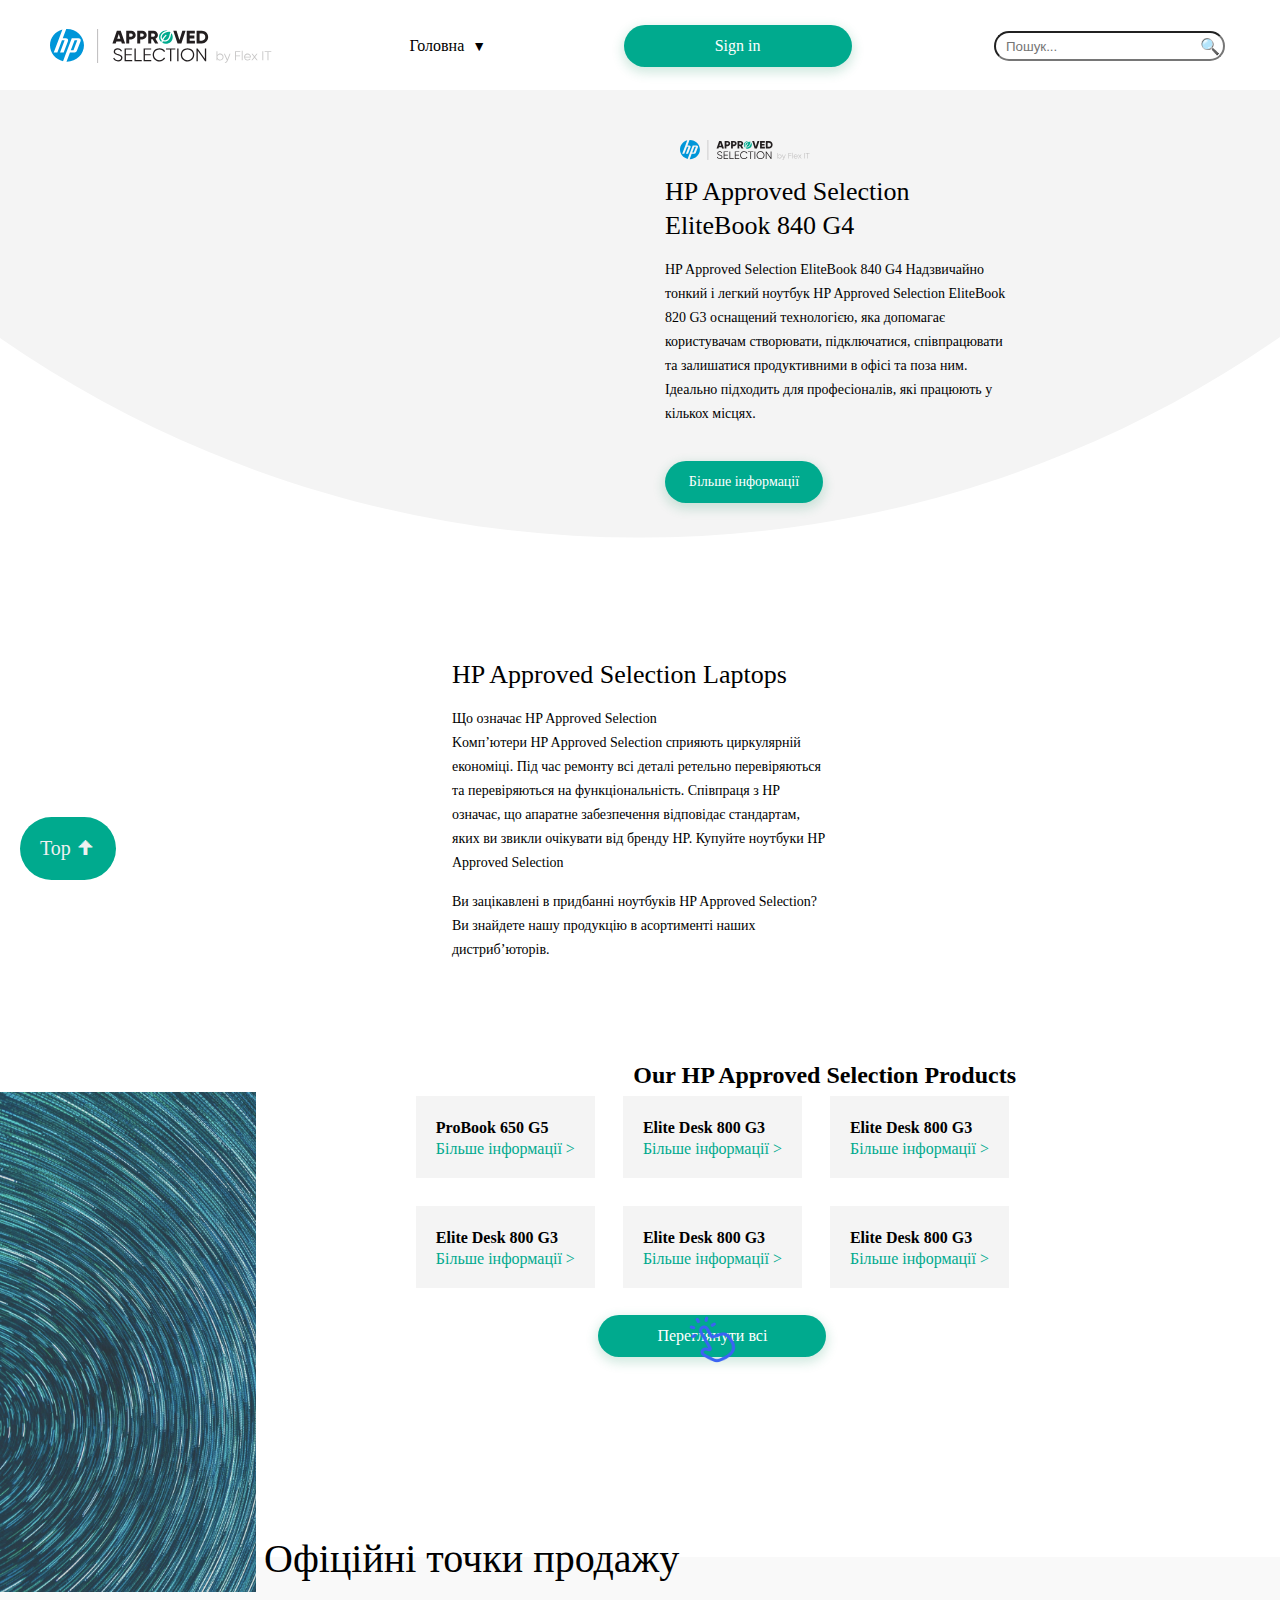
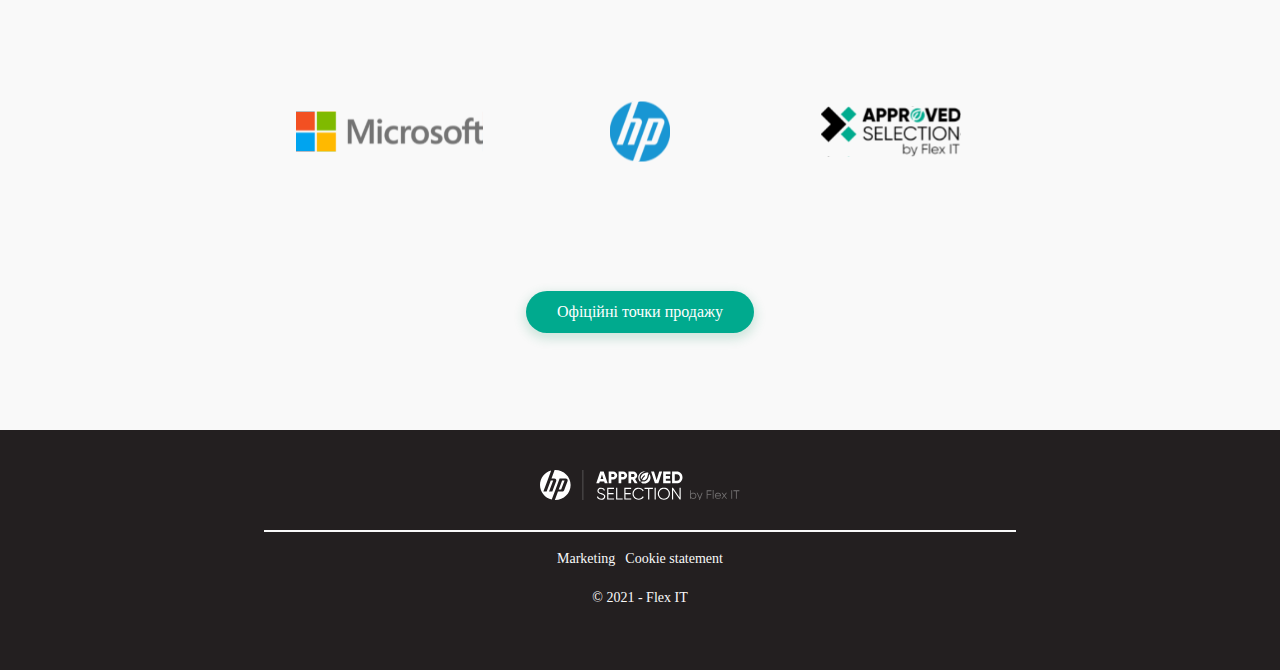
==== index.html @ 1eb21e1d "Add files via upload" ====
<!DOCTYPE html>
<html lang="en">
<head>
    <meta charset="UTF-8">
    <meta http-equiv="X-UA-Compatible" content="IE=edge">
    <meta name="viewport" content="width=device-width, initial-scale=1.0">
    <link rel="stylesheet" href="font/font/stylesheet.css">
    <link rel="stylesheet" href="css/main.css">
    <title>Main</title>
</head>
<body>
    <header>
<div class="wrapper-header">
<div class="header-flex">
    <div class="logo">
        <a href="#!">
         <img src="img/logo.svg" alt="HP logo">
        </a>
    </div>
    <nav>
        <div class="menu">
            <button class="dropbtn"><a href="">Головна</a></button>
          <ul class="min-menu">
              <li><a href="new.html">Відгуки</a></li>
              <li><a href="order.html">Замовити</a></li>
              <li><a href="product.html">Каталог</a></li>
          </ul>
        </div>   
    </nav>
    <a href="#modal" class="button" id="sing-in-button">Sign in</a>

    <!-- Модальне вікно -->
<div id="modal" class="modal">
    <div class="modal-content">
        <a href="#" class="close">&times;</a>

        <h2>Форма автентифікації</h2>
        <form>
            <label for="username">Ім'я користувача:</label>
            <input type="text" id="username" name="username" required>

            <label for="password">Пароль:</label>
            <input type="password" id="password" name="password" required>

            <button type="submit" class="button">Увійти</button>
        </form>
    </div>
</div>
<div class="mobile-search">
    <form class="search" action="" method="get">
        <input name="s" placeholder="Пошук..." type="search">
        <span class="search-icon">&#128269;</span>
    </form>
    </div>
</div>    
</header>

<div class="banner"> 
      <!-- Поверне сюди -->
      <a name="top"></a> 
    <div class="wrapper">
        <div class="info-container">
            <div class="first-block-info">
                <div class="right"> 
                    <img class="image-first" src="img/comp.svg" alt="">
                </div>
                <div class="left">
                    <img class="image-logo" src="img/logo.svg" alt="">
                    <h2>HP Approved Selection 
                        EliteBook 840 G4</h2>
                        <p>HP Approved Selection EliteBook 840 G4
                            Надзвичайно тонкий і легкий ноутбук HP Approved Selection EliteBook 820 G3 оснащений технологією, яка допомагає користувачам створювати, підключатися, співпрацювати та залишатися продуктивними в офісі та поза ним. Ідеально підходить для професіоналів, які працюють у кількох місцях.</p>
                        <a class="button" href="#!">Більше інформації</a>
                </div>
            </div>
          </div>
    </div>
</div>
<div class="content">
    <div class="wrapper">
      <div class="title-two"> <h2>HP Approved Selection Laptops</h2></div>  
        <div class="photo-text">
            <div class="photo">
                <img class="photo-under-text " src="../assets/svg/content-photo.svg" alt="">
                <!-- <div class="text-container">HP Approved Selection Laptops</div> -->
            </div>
        <div class="text">
            <h2>HP Approved Selection Laptops</h2>
            <h3>Що означає HP Approved Selection</h3>
            Kомп’ютери HP Approved Selection сприяють циркулярній економіці. Під час ремонту всі деталі ретельно перевіряються та перевіряються на функціональність. Співпраця з HP означає, що апаратне забезпечення відповідає стандартам, яких ви звикли очікувати від бренду HP.
            Купуйте ноутбуки HP Approved Selection
           <h3>Ви зацікавлені в придбанні ноутбуків HP Approved Selection?</h3>
            Ви знайдете нашу продукцію в асортименті наших дистриб’юторів.</div>
    </div>
    <a href="#top" id="myBtn" title="Go to top">Top &#129033;</a>
</div></div>

<div class="wrapper">
    <div class="section-three">
        <div class="left-side">
            <div class="fon"></div>
            <!-- <div class="circle-text">
            <div class="connected-text">
                <h7>Our</h7>
                <h3>Products</h3>
            </div> -->
    <!-- </div> -->
        </div>
    <div class="products">
        <div class="title"><h2>Our HP Approved Selection Products</h2></div>
        <div class="button-and-items">
        <div class="items">
            <div class="item">
                <img src="../assets/img/items1.png" alt="">
                <div class="text-product">
                <div class="name-product">ProBook 650 G5 </div>
                <a href="">Більше інформації &#x3E;</a>
                </div>
            </div>
            <div class="item">
                <img src="../assets/img/items1.png" alt="">
                <div class="text-product">
                <div class="name-product">Elite Desk 800 G3 </div>
                <a href="">Більше інформації &#x3E;</a>
                </div>
            </div>
            <div class="item">
                <img src="../assets/img/items1.png" alt="">
                <div class="text-product">
                <div class="name-product">Elite Desk 800 G3 </div>
                <a href="">Більше інформації &#x3E;</a>
                </div>
            </div>
            <div class="item">
                <img src="../assets/img/item2.png" alt="">
                <div class="text-product">
                <div class="name-product">Elite Desk 800 G3</div>
                <a href="#!">Більше інформації &#x3E;</a>
                </div>
            </div>
            <div class="item">
                <img src="../assets/img/item2.png" alt="">
                <div class="text-product">
                <div class="name-product">Elite Desk 800 G3 </div>
                <a href="">Більше інформації &#x3E;</a>
                </div>
            </div>
            <div class="item">
                <img src="../assets/img/item2.png" alt="">
                <div class="text-product">
                <div class="name-product">Elite Desk 800 G3 </div>
                <a href="">Більше інформації &#x3E;</a>
                </div>
            </div>
        </div>
        <div class="animation-block">
            <div class="button"><a href="product.html">Переглянути всі</a></div>
            <div class="animation"></div>
        </div>
        </div>
    </div>
</div>
</div>
<div class="last">
    <div class="wrapper">
        <h1 class="subtitle">Офіційні точки продажу</h1>
        <div class="three-icons">
            <div class="btn"><img src="svg/left.svg" alt=""></div>
            <div class="microsoft"><img src="svg/microsoft.svg" alt=""></div>
            <div class="hp"><img src="svg/hp.svg" alt=""></div>
            <div class="approved"><img src="svg/approved.svg" alt=""></div>
            <div class="btn"><img src="svg/right.svg" alt=""></div>
        </div>
        <div class="button-two"><a href="#!">Офіційні точки продажу</a></div>
    </div>
</div>

<footer>
    <div class="wrapper">
        <div class="logo-footer"></div>
        <div class="line"></div>
        <div class="source">
            <div class="first-source">
                
                <p class="marketinf">Marketing</p>
                <p class="cookie">Cookie statement</p>
                </div>
            <div class="second-source"><p>© 2021 - Flex IT</p></div>
        </div>
    </div>
</footer>
   
</body>
</html>
---- css/main.css ----
@charset "UTF-8";
@import '../font/font/stylesheet.css';
:root {
  --main-color: #00AA8E;
  --grau--color:#F9F9F9;
  --black-color: black;
  --white-color: white;
}

body,
body {
  margin: 0;
  padding: 0;
  position: relative;
  font-family: "Gilroy";
}

a {
  text-decoration: none;
  color: var(--black-color);
}

ul,
ol {
  margin: 0;
  padding: 0;
  list-style: none;
}

h1,
h2,
h3,
h4,
h5,
h6,
p {
  margin: 0;
  padding: 0;
}

button#sing-in-button {
  text-decoration: none;
  width: auto;
  height: auto;
  border: none;
}

.wrapper {
  max-width: 304px;
  width: 100%;
  margin: 0 auto;
}
.wrapper .menu ul {
  display: flex;
  gap: 20px;
}

#myBtn {
  position: fixed;
  padding: 20px;
  z-index: 99;
  bottom: 20px;
  left: 20px;
  font-size: 20px;
  background-color: var(--main-color);
  border: none;
  color: rgb(240, 240, 240);
  cursor: pointer;
  border-radius: 100px;
  text-decoration: none;
}

#myBtn:hover {
  background-color: var(--grau--color);
  color: var(--black-color);
}

header {
  border-bottom: 2px solid var(--white--color);
  padding: 25px 0 23px 0;
  width: 100%;
  background: #fff;
  position: sticky;
  top: 0;
  left: 0;
  z-index: 999999;
}
header img {
  display: none;
}
header .header-flex {
  margin-left: 50px;
  margin-right: 50px;
}
header .header-flex {
  display: flex;
  align-items: center;
}
header .menu {
  display: flex;
  gap: 20px;
}
header .min-menu {
  display: flex;
  gap: 20px;
}
header button.dropbtn {
  all: unset;
  display: inline-block;
}
header .menu {
  position: relative;
  display: inline-block;
}
header .min-menu {
  display: none;
  position: absolute;
  background-color: #f9f9f9;
  min-width: 160px;
  box-shadow: 0px 8px 16px rgba(0, 0, 0, 0.2);
  z-index: 1;
  padding: 0;
  margin: 0;
}
header .min-menu li {
  padding: 8px 16px;
}
header .menu:hover .min-menu {
  display: block;
}
header .dropbtn::after {
  content: "▼";
  font-size: 14px;
  margin-left: 8px;
}
header .modal {
  display: none;
  position: fixed;
  z-index: 1;
  left: 0;
  top: 0;
  width: 100%;
  height: 100%;
  overflow: auto;
  background-color: rgba(0, 0, 0, 0.5);
}
header .modal-content {
  border-radius: 50px;
  background-color: #fefefe;
  margin: 15% auto;
  padding: 20px;
  border: 1px solid #888;
  width: 300px;
}
header .modal:target {
  display: block;
}
header form {
  display: flex;
  justify-content: center;
  flex-direction: column;
}
header form input[type=text], header form input[type=password] {
  padding: 10px;
  border-radius: 10px;
  text-decoration-color: #000;
}
header form .button {
  margin: 0 auto;
  margin-top: 25px;
}
header .close {
  color: #aaa;
  float: right;
  font-size: 28px;
  font-weight: bold;
}
header .close:hover,
header .close:focus {
  color: black;
  text-decoration: none;
  cursor: pointer;
}
header form.search {
  display: flex;
  justify-content: center;
  align-items: center;
  position: relative;
  padding: 5px;
  max-width: 100%;
  box-sizing: border-box;
}
header input[type=search] {
  padding: 10px;
  height: 30px;
  border-radius: 20px;
  width: 100%;
  padding-right: 40px;
}
header span.search-icon {
  position: absolute;
  right: 10px;
}
header img {
  width: 222px;
  height: 34px;
}
header .mobile {
  height: 50px;
  width: 50px;
  border-radius: 50%;
  border: 2px solid #D3D2D2;
  display: flex;
  flex-direction: column;
  align-items: center;
  justify-content: center;
}
header .mobile .line {
  width: 24px;
  height: 2px;
  border-radius: 2px;
  background-color: #231F20;
}
header .mobile .line:nth-child(2) {
  margin: 6px;
}

.first-block-info {
  grid-template-columns: 40% 40%;
  grid-template-columns: 1fr;
  grid-column-gap: 50px;
  grid-row-gap: 30px;
  display: grid;
  justify-content: center;
  align-items: center;
}

p {
  text-align: center;
}

.right {
  margin: 0 auto;
}

.left {
  display: flex;
  align-items: center;
  justify-content: center;
  flex-direction: column;
}
.left img.image-logo {
  object-fit: contain;
  height: 20px;
  width: 120px;
  max-width: 100%;
}

.left a {
  width: 158px;
  height: 42px;
  color: #FFFFFF;
  background-color: var(--main-color);
  border-radius: 100px;
  font-weight: 400;
  font-size: 14px;
  line-height: 24px;
  box-shadow: 0px 4px 11px 2px rgba(33, 152, 107, 0.2);
  display: flex;
  justify-content: center;
  align-items: center;
}

.content {
  display: flex;
  justify-content: center;
  align-items: center;
}
.content .text-container {
  position: absolute;
  top: 0;
  bottom: 0;
  font-size: 36px;
  font-weight: bold;
  background: linear-gradient(-45deg, transparent 32px, rgba(24, 24, 24, 0.5) 0), rgba(24, 24, 24, 0.5);
  padding: 20px;
  margin-left: auto;
  margin-right: auto;
  left: 0;
  right: 0;
  text-align: center;
}
.content .photo {
  position: relative;
}
.content .photo-text {
  margin-top: 80px;
}

.button-and-items {
  display: flex;
  flex-direction: column;
  gap: 50px;
  align-items: center;
}

.button {
  text-align: center;
  width: 228px;
  height: 42px;
  background: var(--main-color);
  box-shadow: 0px 4px 11px 2px rgba(33, 152, 107, 0.2);
  border-radius: 100px;
  font-weight: 400;
  font-size: 16px;
  line-height: 24px;
  color: #FFFFFF;
  display: flex;
  justify-content: center;
  align-items: center;
}
.button a {
  color: #FFFFFF;
}

.button:hover {
  background-color: gray; /* Зміна кольору фону при наведенні */
}

.section-three {
  display: flex;
  justify-content: center;
}
.section-three .items .item {
  transition: transform 0.3s ease;
}
.section-three .items .item:hover {
  transform: scale(1.05);
}

.last {
  background-color: var(--grau--color);
  height: max-content;
  padding-top: 110px;
  padding-bottom: 97px;
}
.last .button-two a {
  width: 228px;
  height: 42px;
  background: var(--main-color);
  box-shadow: 0px 4px 11px 2px rgba(33, 152, 107, 0.2);
  border-radius: 100px;
  font-weight: 400;
  font-size: 16px;
  line-height: 24px;
  color: #FFFFFF;
  display: flex;
  justify-content: center;
  align-items: center;
}

footer {
  background-color: #231F20;
  color: var(--grau--color);
}
footer .logo-footer {
  background-image: url(../svg/logo-footer.svg);
  background-size: cover;
}
footer .mbu {
  background-image: url(../img/website.png);
  background-size: cover;
  margin-top: 15px;
}
footer .source {
  cursor: pointer;
  font-weight: 400;
  font-size: 14px;
  line-height: 22px;
  text-align: center;
}
footer .line {
  border: 1px solid var(--grau--color);
}
footer .first-source {
  gap: 10px;
}
footer .third-source {
  gap: 10px;
}

.animation-block {
  display: flex;
  justify-content: center;
}

.animation {
  position: absolute;
  background-image: url("../img/new2_files/klick.png"); /* Вкажіть шлях до вашої картинки */
  background-size: cover;
  background-position: center;
  width: 50px;
  height: 50px;
  animation: moveBackground 2s linear infinite; /* Задаємо анімацію */
}

@keyframes moveBackground {
  0% {
    transform: translateY(90%); /* Починаємо знизу */
  }
  100% {
    transform: translateY(30%); /* Закінчуємо зверху */
  }
}
.no-js .owl-carousel, .owl-carousel.owl-loaded {
  display: block;
  width: 100%;
  height: auto;
}

@media screen and (min-width: 426px) {
  .wrapper {
    max-width: 560px;
  }
  .header-flex {
    display: block;
  }
  header img {
    display: block;
  }
  .menu-item:hover .min-menu {
    display: block;
    z-index: 99;
    border-radius: 10px;
    text-align: left;
  }
  .min-menu a {
    white-space: normal;
  }
  .min-menu li a:hover {
    background-color: transparent;
    transform: scale(1.1);
    font-size: 1.1em;
  }
  .banner {
    background-image: url("../img/Ellipse 2.svg");
    position: relative;
    background-size: cover;
    width: 100%;
    height: 100%;
    background-position: bottom;
  }
  .info-container {
    padding-top: 50px;
  }
  .left h2 {
    margin-top: 15px;
    max-width: 216px;
    font-style: normal;
    font-weight: 400;
    font-size: 20px;
    line-height: 28px;
    text-align: center;
  }
  p {
    margin-top: 15px;
    max-width: 304px;
    font-weight: 400;
    font-size: 12px;
    line-height: 20px;
    text-align: left;
  }
  .banner img {
    max-width: 100%;
    height: auto;
    object-fit: cover;
  }
  .left a {
    text-align: center;
    margin-top: 25px;
    margin-bottom: 25px;
  }
  p {
    text-align: center;
  }
  .content .wrapper {
    display: flex;
    flex-direction: column;
    justify-content: center;
    align-items: center;
  }
  .content .title-two h2 {
    display: none;
  }
  .content .photo {
    position: relative;
  }
  .content .photo-new-page {
    margin: 0 auto;
    background-image: url(../img/newPage.png);
    width: 304px;
    height: 200px;
    background-size: cover;
  }
  .content .text {
    width: 304px;
    font-weight: 400;
    font-size: 12px;
    line-height: 20px;
    text-align: center;
    margin-bottom: 60px;
  }
  .content .text h2 {
    margin-top: 40px;
  }
  .content .text h3 {
    font-weight: 500;
    margin-top: 15px;
  }
  .last {
    margin-top: 70px;
  }
  .last .wrapper {
    max-width: 560px;
  }
  .last .hp {
    width: 60px;
    height: 60px;
  }
  .last .microsoft {
    display: none;
  }
  .last .approved {
    display: none;
  }
  .last .btn {
    border: var(--main-color) solid;
    border-radius: 50%;
    margin: 0 auto;
    width: 60px;
    height: 60px;
    display: flex;
    justify-content: center;
    align-items: center;
    cursor: pointer;
  }
  .last .btn img {
    height: 20px;
  }
  .last .button-two {
    margin-top: 60px;
    display: flex;
    justify-content: center;
  }
  .last .three-icons {
    display: flex;
    justify-content: center;
  }
  .last .subtitle {
    justify-content: flex-start;
    position: relative;
    top: -135px;
    font-weight: 400;
    font-size: 40px;
    line-height: 34px;
    max-width: 400px;
  }
  footer {
    padding-top: 40px;
    padding-bottom: 60px;
  }
  footer .logo-footer {
    width: 200px;
    height: 30px;
    margin: 0 auto;
    width: 200px;
  }
  footer .source {
    display: flex;
    flex-direction: column;
    align-items: center;
  }
  footer .first-source {
    display: flex;
    flex-direction: row;
  }
  footer .third-source {
    display: flex;
    flex-direction: row;
  }
  footer .line {
    width: 300px;
    margin: 0 auto;
    margin-top: 30px;
  }
}
@media screen and (min-width: 768px) {
  .wrapper {
    max-width: 752px;
  }
  .banner {
    background-image: url(../svg/portrait.svg);
    position: relative;
    background-size: cover;
    width: 100%;
    height: 100%;
    background-position: bottom;
  }
  .header-flex {
    display: flex;
    align-items: center;
    justify-content: space-between;
  }
  .left h2 {
    margin-top: 15px;
    max-width: 484px;
    font-weight: 400;
    font-size: 26px;
    line-height: 34px;
    text-align: left;
  }
  p {
    margin-top: 15px;
    max-width: 560px;
    font-weight: 400;
    font-size: 14px;
    line-height: 24px;
    text-align: left;
  }
  .banner img {
    max-width: 100%;
    height: auto;
    object-fit: cover;
  }
  .first-block-info {
    grid-template-columns: 1fr 1fr;
  }
  .left {
    display: flex;
    align-items: flex-start;
    flex-direction: column;
  }
  .left img.image-logo {
    object-fit: contain;
    height: 20px;
    width: 160px;
    max-width: 100%;
  }
  .left a {
    margin-bottom: 35px;
    margin-top: 35px;
  }
  .content .photo {
    width: 50%;
    object-fit: cover;
    max-width: max-content;
    display: block;
    max-height: max-content;
  }
  .content .text {
    width: 50%;
    text-align: left;
    font-weight: 400;
    font-size: 14px;
    line-height: 24px;
    margin-bottom: 0;
  }
  .content .text h2 {
    font-weight: 400;
    font-size: 26px;
    line-height: 34px;
  }
  .content .text h3 {
    font-weight: 500;
    font-size: 14px;
  }
  .content .photo-text {
    width: 100%;
    justify-content: center;
    flex-direction: row-reverse;
    display: flex;
    height: 100%;
    align-items: center;
  }
  .section-three {
    margin-top: 100px;
    display: flex;
    gap: 30px;
    justify-content: flex-end;
  }
  .fon {
    z-index: 1;
    left: 0;
    position: absolute;
    width: 20%;
    height: 500px;
    margin-top: 30px;
    background-image: url(../img/fon.png);
    background-size: cover;
    background-position: left;
    background-repeat: no-repeat;
  }
  .connected-text {
    display: flex;
    justify-content: center;
    flex-direction: column;
    align-items: center;
  }
  .products {
    display: flex;
    flex-direction: column;
    align-items: flex-end;
  }
  .products .items {
    display: grid;
    grid-template-columns: repeat(3, 1fr);
    gap: 14px;
  }
  .products .item {
    background-color: #F4F4F4;
    margin: 7px;
    box-sizing: border-box;
    display: flex;
    justify-content: center;
    align-items: center;
    flex-direction: column;
  }
  .products .item .text-product {
    padding: 20px;
  }
  .products .item .text-product .name-product {
    font-family: Gilroy;
    font-size: 16px;
    font-weight: 600;
    line-height: 24px;
    text-align: left;
    font: giroy;
  }
  .products .item .text-product a {
    color: var(--main-color);
  }
  .products .title {
    width: 400px;
    text-align: end;
  }
  .products .button-and-items {
    display: flex;
    flex-direction: column;
    gap: 20px;
  }
  .last {
    margin-top: 200px;
  }
  .last .wrapper {
    max-width: 752px;
  }
  .last .three-icons {
    display: flex;
    justify-content: space-between;
  }
  .last .microsoft {
    width: 250px;
    height: 60px;
    display: flex;
    justify-content: center;
    align-items: center;
  }
  .last .hp {
    width: 250px;
    height: 60px;
    display: flex;
    justify-content: center;
    align-items: center;
  }
  .last .btn {
    display: none;
  }
  .last .approved {
    width: 250px;
    height: 60px;
    display: flex;
    justify-content: center;
    align-items: center;
  }
  .last a {
    text-align: center;
    margin-top: 70px;
  }
  .last .subtitle {
    justify-content: flex-start;
    position: relative;
    top: -125px;
    font-weight: 300;
    line-height: 34px;
    max-width: 768px;
  }
  footer {
    padding-top: 40px;
  }
  footer .logo-footer {
    width: 400px;
    height: 30px;
    margin: 0 auto;
    width: 200px;
    background-repeat: no-repeat;
  }
  footer .source {
    display: flex;
    flex-direction: column;
    justify-content: space-between;
    align-items: center;
  }
  footer .line {
    width: 750px;
    margin: 0 auto;
    margin-top: 30px;
  }
}
@media screen and (min-width: 1440px) {
  .wrapper {
    max-width: 1135px;
  }
  header ul {
    display: block;
    display: flex;
    column-gap: 32px;
  }
  header .menu {
    position: static;
    display: flex;
  }
  header .min-menu {
    display: flex;
    position: static;
  }
  header .menu {
    position: static;
    display: flex;
  }
  header .min-menu {
    display: flex;
    position: static;
    background-color: rgba(249, 249, 249, 0); /* Прозорий фон */
    min-width: 160px;
    box-shadow: 0px 8px 16px rgba(0, 0, 0, 0); /* Прозора тінь */
    z-index: 1;
    padding: 0;
    margin: 0;
  }
  header .menu:hover .min-menu {
    display: flex;
  }
  header .min-menu li {
    padding: 8px 16px;
  }
  header .dropbtn::after {
    display: none;
    content: "▼"; /* Стрілка вниз */
    font-size: 14px;
    margin-left: 8px;
  }
  header .mobile {
    display: none;
  }
  header a {
    color: #231F20;
    font-weight: 600;
    font-size: 18px;
  }
  .banner {
    background-image: url(../img/max-width.svg);
    width: 100%;
    height: max-content;
    position: relative;
  }
  .info-container {
    padding-top: 50px;
    padding-bottom: 100px;
  }
  .left {
    display: flex;
    gap: 15px;
    align-items: flex-start;
  }
  p {
    text-align: start;
    max-width: 368px;
    height: 144px;
  }
  .left h2 {
    text-align: start;
    max-width: 280px;
    font-weight: 400;
    font-size: 26px;
    line-height: 34px;
  }
  .left a {
    margin-bottom: 25px;
    margin-top: 25px;
  }
  .content .title-two h2 {
    display: flex;
    margin-top: 80px;
    font-weight: 400;
    font-size: 26px;
    line-height: 34px;
  }
  .content .text {
    text-align: left;
    width: 368px;
    height: 288px;
  }
  .content .text h2 {
    display: none;
  }
  .content .text h3:last-child {
    padding-top: 10px;
  }
  .fon {
    width: 29%;
  }
  .last {
    margin-top: 250px;
  }
  .last .wrapper {
    max-width: 1135px;
  }
  .last .three-icons {
    display: flex;
    justify-content: space-between;
  }
  .last a {
    text-align: center;
    margin-top: 70px;
  }
  .last .subtitle {
    justify-content: flex-start;
    position: relative;
    top: -125px;
    font-weight: 300;
    font-size: 50px;
    line-height: 34px;
  }
  footer .logo-footer {
    width: 400px;
    height: 30px;
    margin: 0 auto;
    width: 200px;
    background-repeat: no-repeat;
  }
  footer .source {
    display: flex;
    flex-direction: row;
    align-items: center;
    justify-content: space-between;
  }
  footer .first-source {
    display: flex;
    flex-direction: row;
  }
  footer .third-source {
    display: flex;
    flex-direction: row;
  }
  footer .line {
    width: 1136px;
    margin: 0 auto;
    margin-top: 30px;
  }
}
.wrapper .block .step.one {
  display: flex;
  flex-direction: column;
  align-items: center;
}
.wrapper .block h1.step {
  margin: 20px;
}
.wrapper .block label {
  width: 50%;
  display: flex;
  flex-direction: column;
  margin-top: 10px;
}
.wrapper .block input {
  padding: 10px;
  border-radius: 10px;
  text-decoration-color: #000;
}
.wrapper .block a.continue {
  margin-top: 30px;
  color: var(--grau--color);
  background-color: var(--main-color);
  border-radius: 15px;
  padding: 20px;
  text-align: center;
  width: 200px;
  margin-bottom: 30px;
}
.wrapper .block .delivery {
  display: flex;
}

/*# sourceMappingURL=main.css.map */
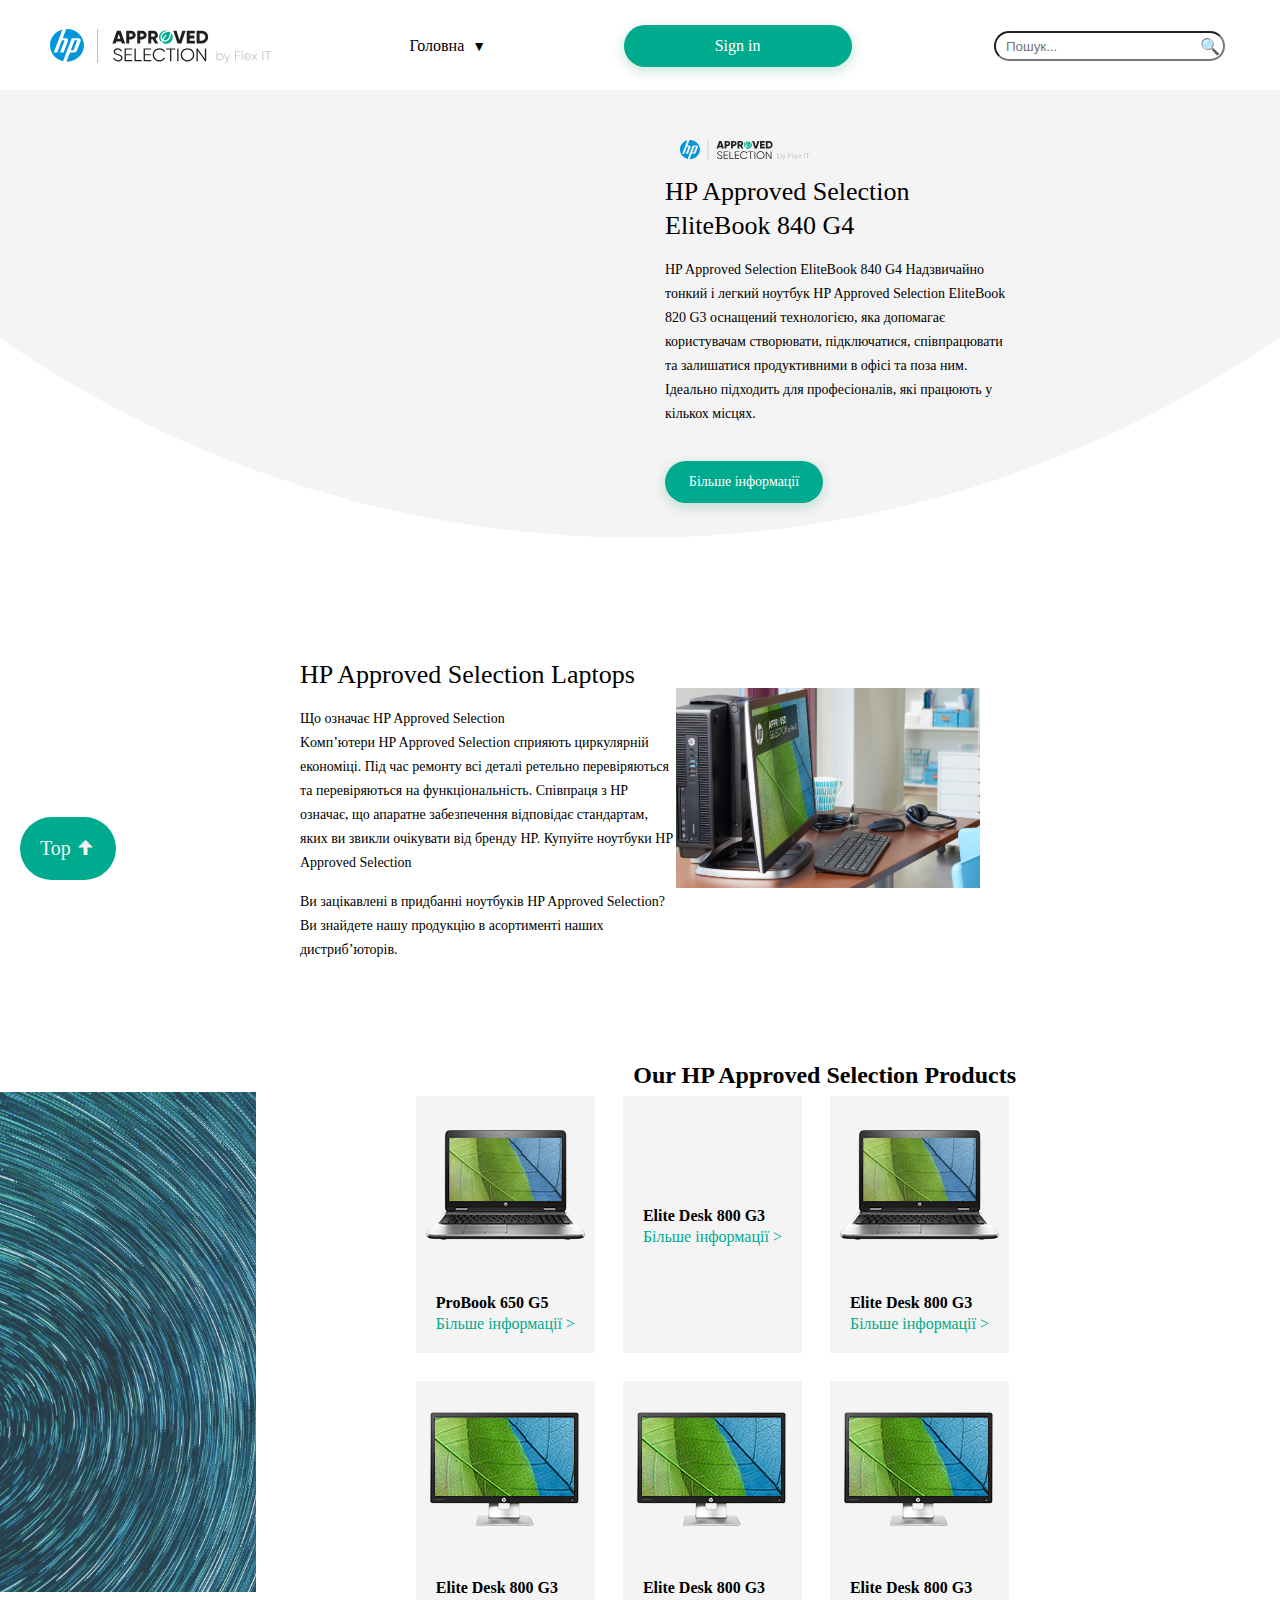
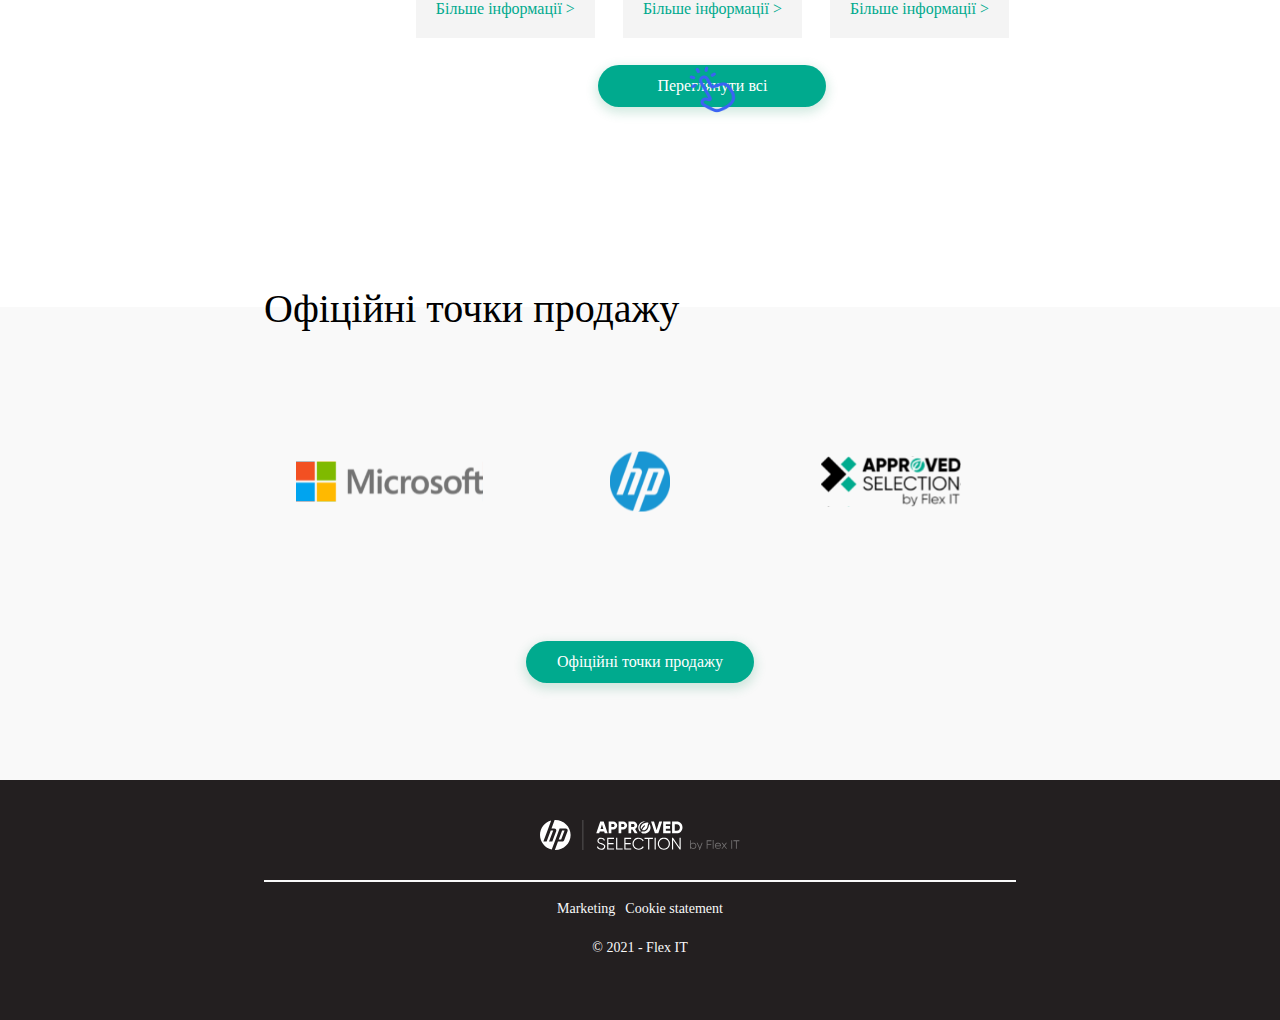
==== commit 2aa7dc07: "Update index.html" ====
--- a/index.html
+++ b/index.html
@@ -81,7 +81,7 @@
       <div class="title-two"> <h2>HP Approved Selection Laptops</h2></div>  
         <div class="photo-text">
             <div class="photo">
-                <img class="photo-under-text " src="../assets/svg/content-photo.svg" alt="">
+                <img class="photo-under-text " src="svg/content-photo.svg" alt="">
                 <!-- <div class="text-container">HP Approved Selection Laptops</div> -->
             </div>
         <div class="text">
@@ -111,7 +111,7 @@
         <div class="button-and-items">
         <div class="items">
             <div class="item">
-                <img src="../assets/img/items1.png" alt="">
+                <img src="img/items1.png" alt="">
                 <div class="text-product">
                 <div class="name-product">ProBook 650 G5 </div>
                 <a href="">Більше інформації &#x3E;</a>
@@ -125,28 +125,28 @@
                 </div>
             </div>
             <div class="item">
-                <img src="../assets/img/items1.png" alt="">
+                <img src="img/items1.png" alt="">
                 <div class="text-product">
                 <div class="name-product">Elite Desk 800 G3 </div>
                 <a href="">Більше інформації &#x3E;</a>
                 </div>
             </div>
             <div class="item">
-                <img src="../assets/img/item2.png" alt="">
+                <img src="img/item2.png" alt="">
                 <div class="text-product">
                 <div class="name-product">Elite Desk 800 G3</div>
                 <a href="#!">Більше інформації &#x3E;</a>
                 </div>
             </div>
             <div class="item">
-                <img src="../assets/img/item2.png" alt="">
+                <img src="img/item2.png" alt="">
                 <div class="text-product">
                 <div class="name-product">Elite Desk 800 G3 </div>
                 <a href="">Більше інформації &#x3E;</a>
                 </div>
             </div>
             <div class="item">
-                <img src="../assets/img/item2.png" alt="">
+                <img src="img/item2.png" alt="">
                 <div class="text-product">
                 <div class="name-product">Elite Desk 800 G3 </div>
                 <a href="">Більше інформації &#x3E;</a>
@@ -191,4 +191,4 @@
 </footer>
    
 </body>
-</html>+</html>
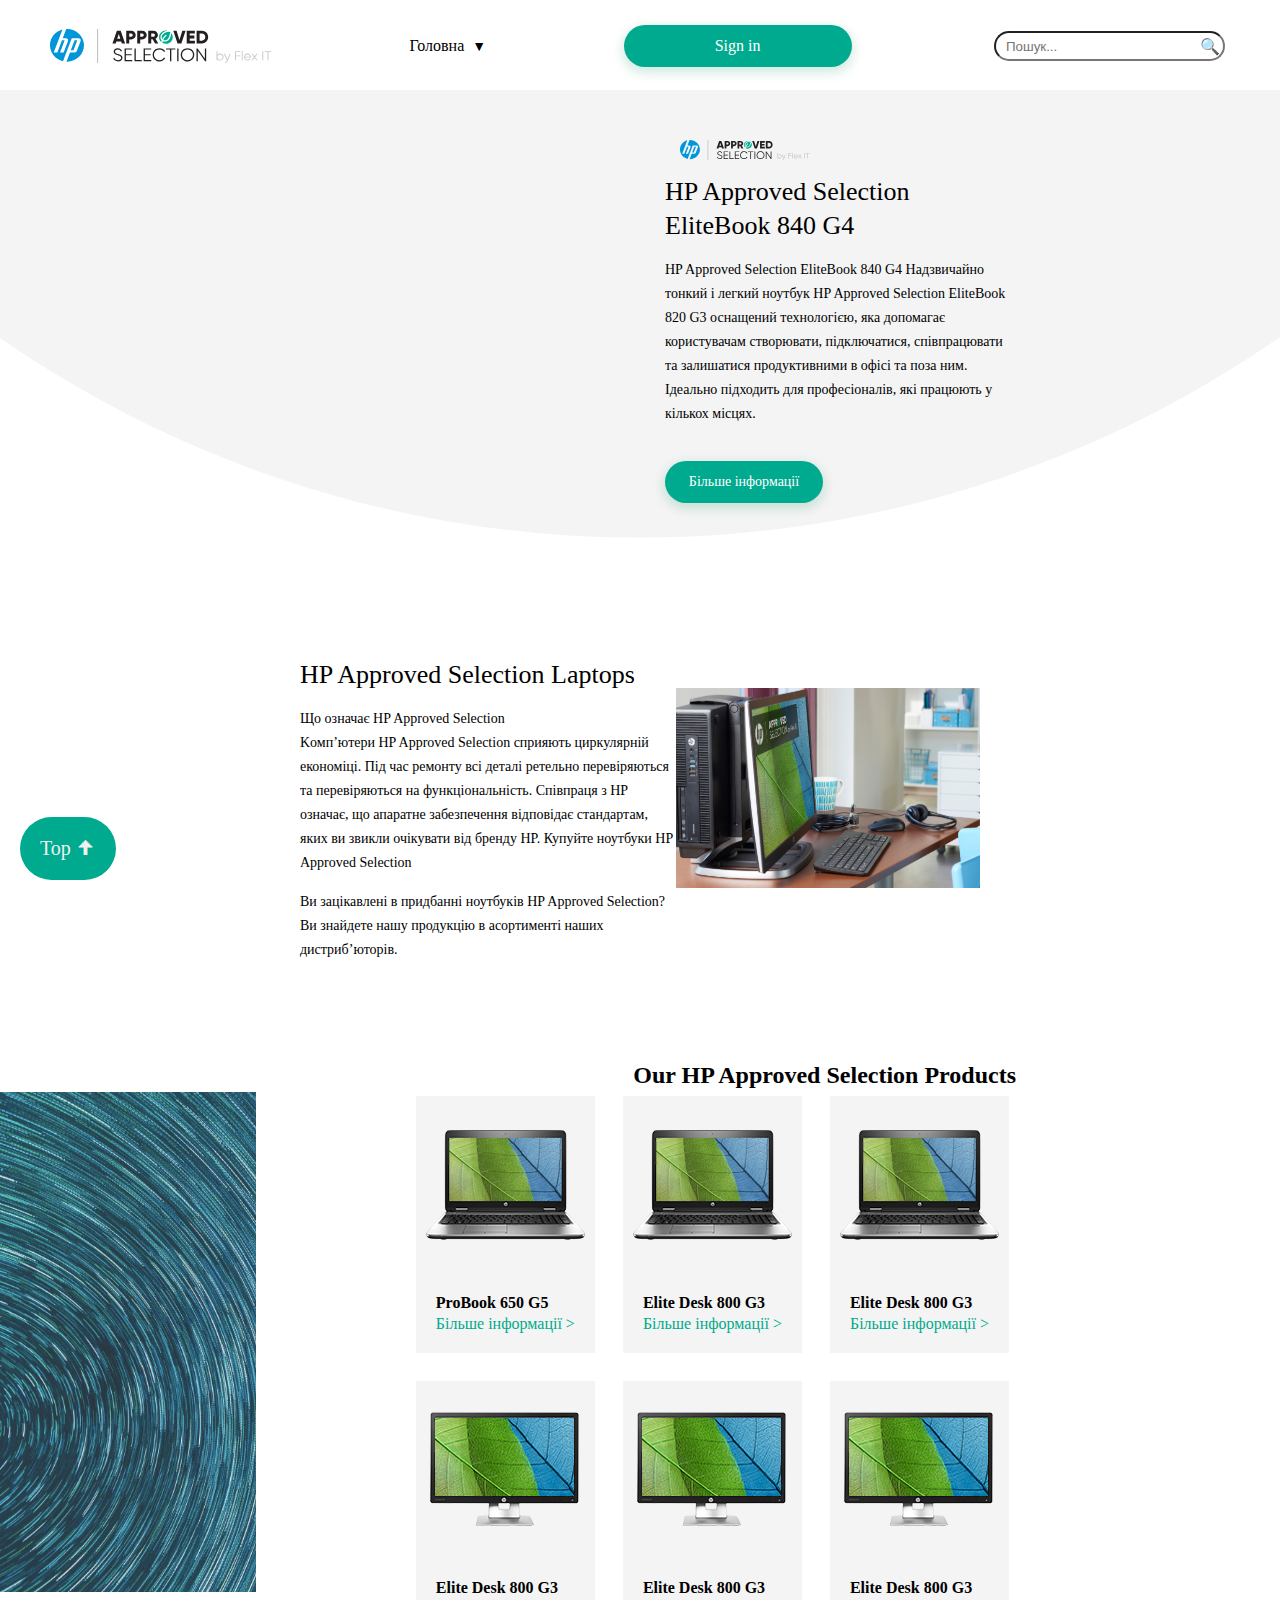
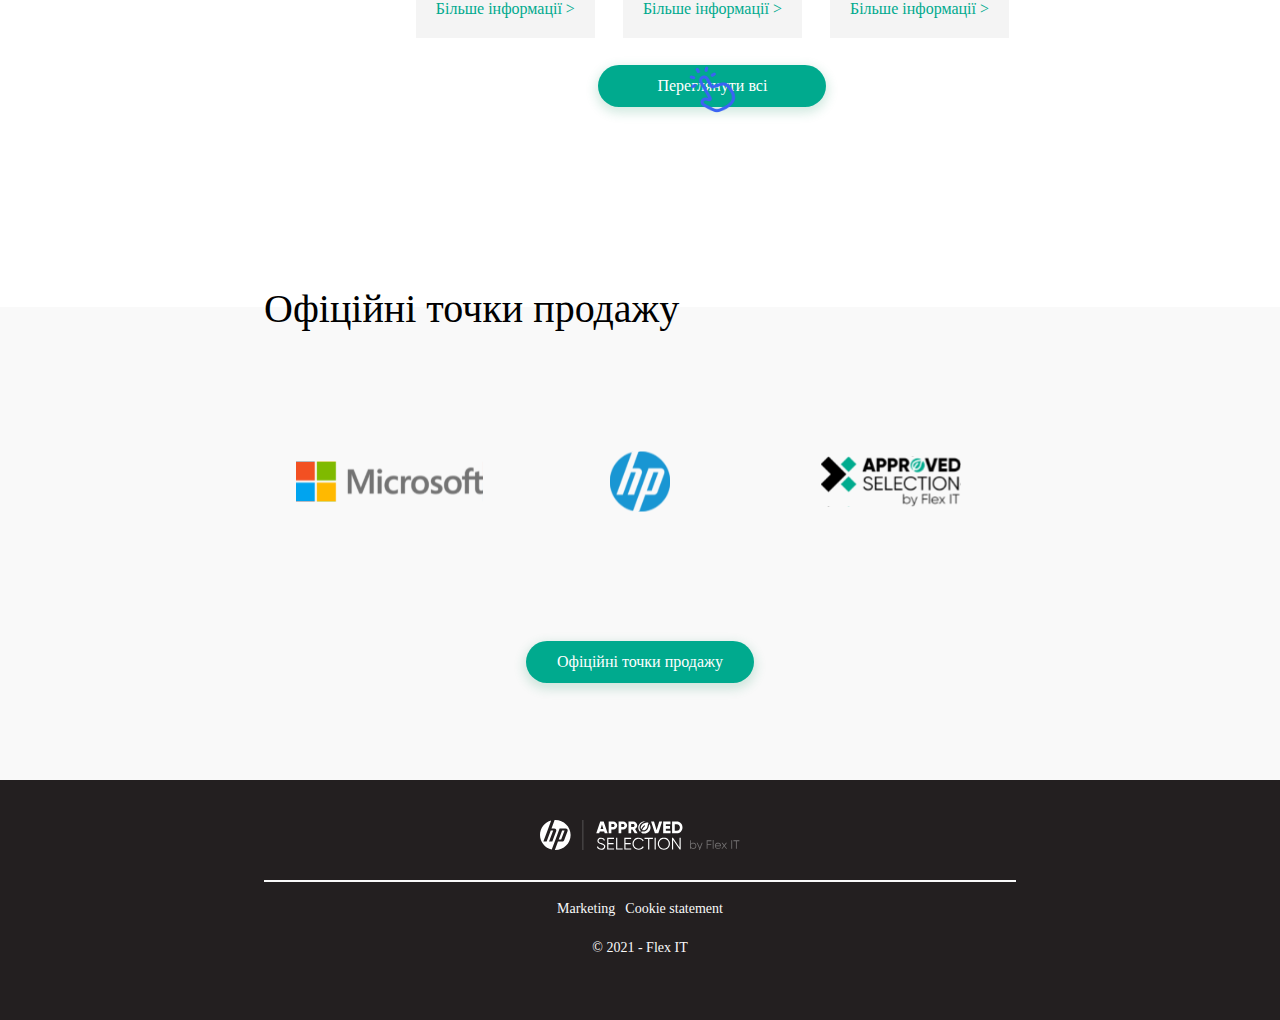
==== commit cd745a44: "Update index.html" ====
--- a/index.html
+++ b/index.html
@@ -118,7 +118,7 @@
                 </div>
             </div>
             <div class="item">
-                <img src="../assets/img/items1.png" alt="">
+                <img src="img/items1.png" alt="">
                 <div class="text-product">
                 <div class="name-product">Elite Desk 800 G3 </div>
                 <a href="">Більше інформації &#x3E;</a>
